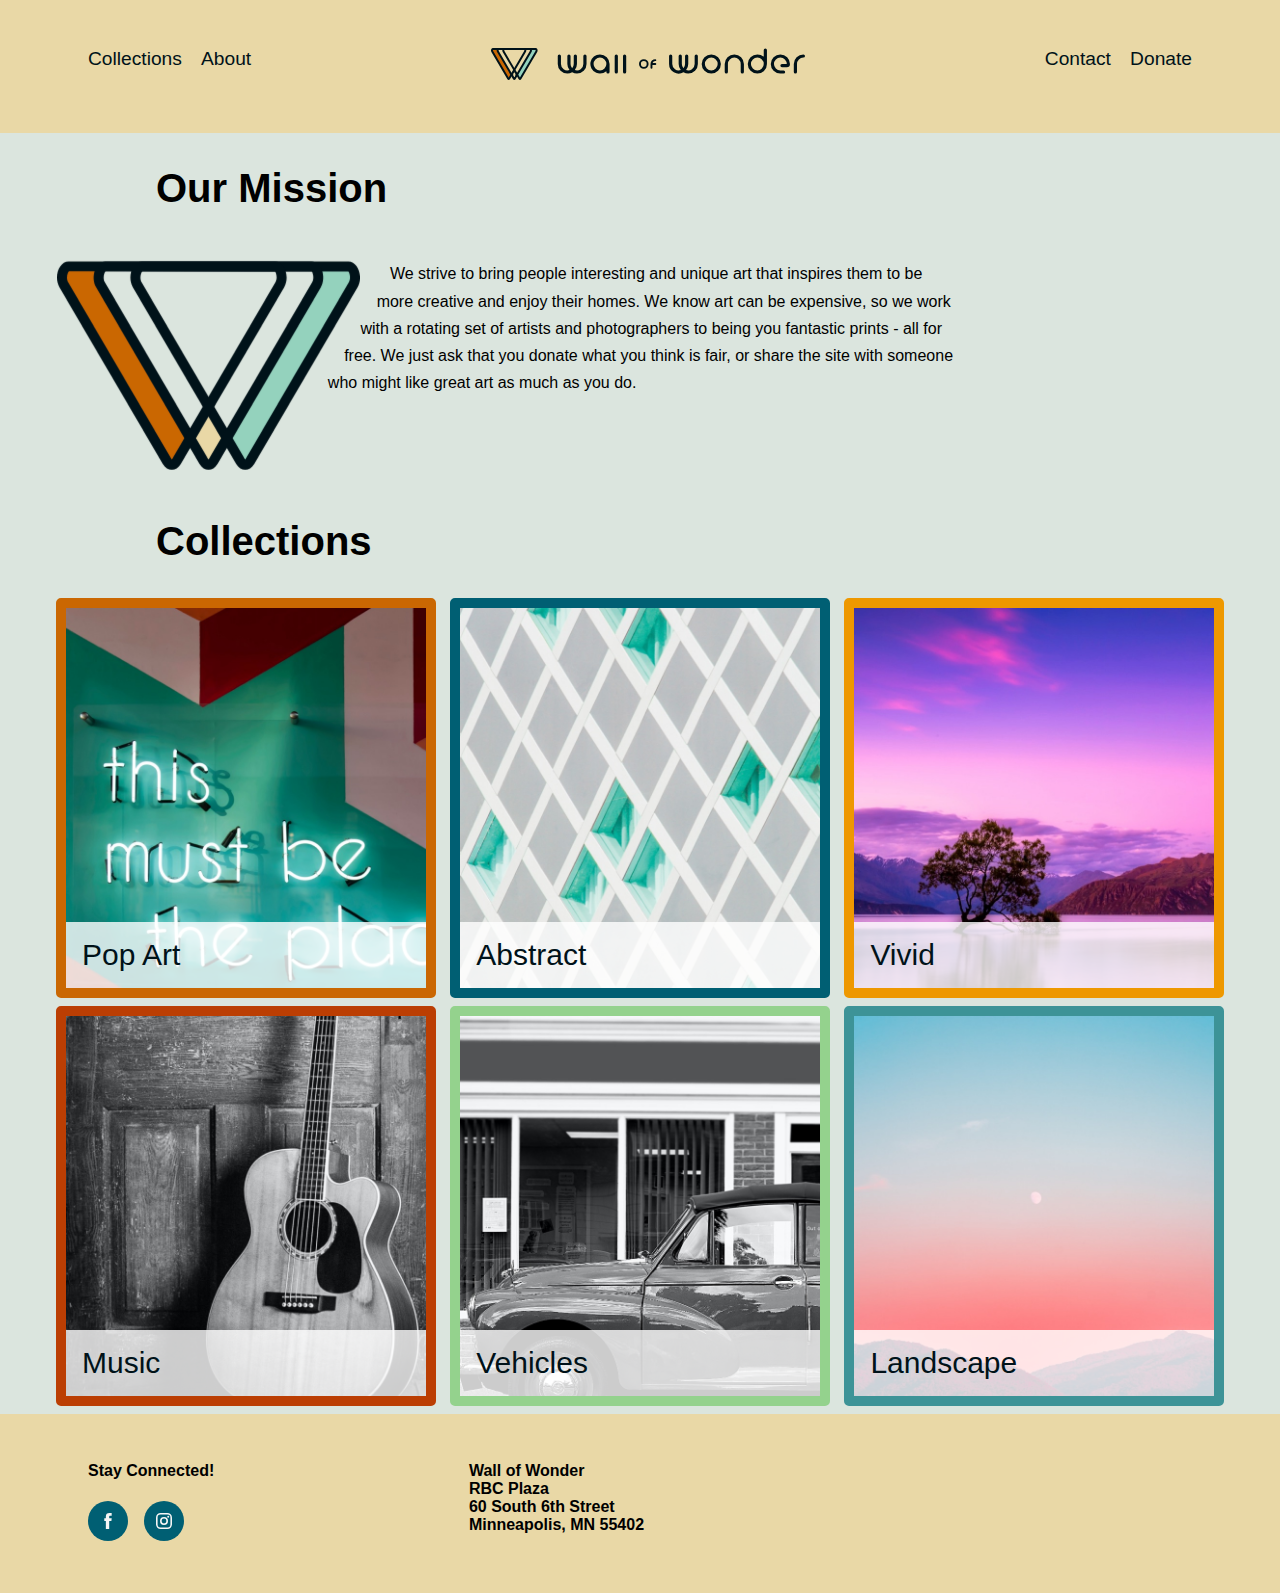
==== flexbox-responsive img/index.html @ ea85e3ec "Responsive images" ====
<!DOCTYPE html>
<html lang="en">

<head>
    <meta charset="UTF-8" />
    <meta http-equiv="X-UA-Compatible" content="IE=edge" />
    <meta name="viewport" content="width=device-width, initial-scale=1.0" />
    <title>Collections</title>
    <link href="css/style.css" rel="stylesheet" />
</head>

<body>
    <div class="header">
        <header>
            <nav>
                <ul>
                    <li>
                        <a href="#"><img src="img/header-logo.svg" alt="Wall of Wonder. Click for home." /></a>
                    </li>
                    <li><a href="#">Collections</a></li>
                    <li><a href="#">About</a></li>
                    <li><a href="#">Contact</a></li>
                    <li><a href="#">Donate</a></li>
                </ul>
            </nav>
        </header>
    </div>
    <section id="mission">
        <h2>Our Mission</h2>
        <div class="missiontext">
            <p>
                <img src="img/logo2.png" alt="Logo for Wall of Wonder." class="missionimg" /> We strive to bring people interesting and unique art that inspires them to be more creative and enjoy their homes. We know art can be expensive, so we work with
                a rotating set of artists and photographers to being you fantastic prints - all for free. We just ask that you donate what you think is fair, or share the site with someone who might like great art as much as you do.
            </p>
        </div>
    </section>
    <section id="collections">
        <h2>Collections</h2>
        <ul>
            <li>
                <figure class="color7">
                    <img src="img/pop-art.jpg" alt="Pop Art: This must be the place" />
                    <figcaption><a href="#">Pop Art</a></figcaption>
                </figure>
            </li>
            <li>
                <figure class="color2">
                    <img src="img/abstract.jpg" alt="Abstract: grey and green squares." />
                    <figcaption><a href="#">Abstract</a></figcaption>
                </figure>
            </li>
            <li>
                <figure class="color6">
                    <img src="img/vivid.jpg" alt="Tree on island in lake with purple sunrise." />
                    <figcaption><a href="#">Vivid</a></figcaption>
                </figure>
            </li>
            <li>
                <figure class="color8">
                    <img src="img/music.jpg" alt="Music: guitar leaning against wall." />
                    <figcaption><a href="#">Music</a></figcaption>
                </figure>
            </li>
            <li>
                <figure class="color4">
                    <img src="img/vehicles.jpg" alt="Vehicles: 1930's car on street." />
                    <figcaption><a href="#">Vehicles</a></figcaption>
                </figure>
            </li>
            <li>
                <figure class="color3">
                    <img src="img/landscape.jpg" alt="Landscape: moonrise over tree-covered mountains." />
                    <figcaption><a href="#">Landscape</a></figcaption>
                </figure>
            </li>
        </ul>
    </section>
    <div class="footer">
        <footer>
            <div class="social">
                <h4>Stay Connected!</h4>
                <ul>
                    <li>
                        <a href="https://www.facebook.com" target="_blank"><img src="img/facebook-icon.svg" alt="Visit us at Facebook." /></a>
                    </li>
                    <li>
                        <a href="https://www.instagram.com" target="_blank"><img src="img/instagram-icon.svg" alt="Visit us on Instagram." /></a>
                    </li>
                </ul>
            </div>
            <address>
          Wall of Wonder <br />
          RBC Plaza<br />
          60 South 6th Street<br />
          Minneapolis, MN 55402
        </address>
        </footer>
    </div>
</body>

</html>
---- flexbox-responsive img/css/style.css ----
/* colors - see style guide for docs. 
Clearly there is more you could place in variables, up to you if you want to use them. My answer does not go beyond colors to keep the code easier to read. */

:root {
    --color1: #001219;
    --color2: #005f73;
    --color3: #3d9397;
    --color4: #94d28d;
    --color5: #e9d8a6;
    --color6: #ee9800;
    --color7: #ca6702;
    --color8: #bb3e03;
    --color9: #ae2012;
    --color10: #9b2226;
}


/* generic site styles */

html {
    box-sizing: border-box;
}

*,
*::before,
*::after {
    box-sizing: inherit;
}

body {
    font-family: 'Segoe UI', Tahoma, Geneva, Verdana, sans-serif;
    background-color: #DBE5DE;
    padding: 0;
    margin: 0;
}

section {
    max-width: 1200px;
    margin: 0 auto;
    padding: 0 1rem;
}

section h2 {
    font-size: 2.5rem;
}

section ul {
    list-style-type: none;
    padding: 0;
    margin: 0;
}


/* header and nav styles */


/* stretches completely across the page with the color */

.header {
    background-color: var(--color5);
}


/* width limited and centered to line up with the rest of the page */

header {
    padding: 1rem;
    max-width: 1200px;
    margin: 0 auto;
}


/* navigation styling - universal across breakpoints */

nav ul {
    list-style-type: none;
    padding: 0;
    margin: 0;
}


/* I cover CSS-only hamburger buttons in my Advanced CSS Layouts course.

Here, because the nav is short, let's try a 4 button layout at the top of the screen.
*/

nav ul {
    display: flex;
    flex-flow: row wrap;
    justify-content: space-around;
    align-items: space-between;
}

nav li {
    flex-basis: 48%;
    margin-bottom: 0.5rem;
}

nav li:first-child {
    flex-basis: 100%;
    text-align: center;
}

nav li:first-child a {
    background-color: transparent;
}

nav a {
    text-decoration: none;
    font-size: 1.2rem;
    color: white;
    display: block;
    padding: 0.5rem;
    text-align: center;
    background-color: var(--color10);
    border-radius: 5px;
}

nav a:hover {
    background-color: var(--color1);
    color: var(--color5);
}


/* To keep mobile screens from being stupid long, consider setting a max height on the images and hide the overflow. 

Spelled out the individual border styles so border-color could go elsewhere. Styling is the same for all borders except the color. */

figure {
    margin: 0 0 0.5rem 0;
    padding: 0;
    max-height: 400px;
    overflow: hidden;
    position: relative;
    border-width: 10px;
    border-style: solid;
    border-radius: 5px;
}


/* strange open space at the bottom of the box which shows through the transparent overlay - this kills it */

figure img {
    margin-bottom: -4px;
    width: 100%;
    object-fit: cover;
    object-position: 0 -150px;
}

figcaption {
    background-color: rgba(255, 255, 255, 0.8);
    font-size: 1.875rem;
    position: absolute;
    bottom: 0;
    width: 100%;
    margin: 0;
    padding: 0;
}


/* make the a have a big clickable area with display: block - the link occupies its containing element, the figcaption */

figcaption a {
    display: block;
    padding: 1rem;
    text-decoration: none;
    color: var(--color1);
}


/* style is doing double duty, styling border color and hover color. Only one declaration usually applies though.  */

.color2,
.color2 a:hover {
    border-color: var(--color2);
    color: var(--color2);
}

.color3,
.color3 a:hover {
    border-color: var(--color3);
    color: var(--color3);
}

.color4,
.color4 a:hover {
    border-color: var(--color4);
    color: var(--color4);
}

.color6,
.color6 a:hover {
    border-color: var(--color6);
    color: var(--color6);
}

.color7,
.color7 a:hover {
    border-color: var(--color7);
    color: var(--color7);
}

.color8,
.color8 a:hover {
    border-color: var(--color8);
    color: var(--color8);
}


/* mission styles */

#mission {
    margin-bottom: 3rem;
}

.missiontext {
    display: block;
    line-height: 1.7;
}

.missionimg {
    max-height: 100px;
    display: block;
}


/* footer styles */


/* color stretches to 100% of the page width */

.footer {
    background-color: var(--color5);
}


/* width limited and centered to line up with the rest of the page */

footer {
    padding: 3rem;
    display: flex;
    flex-flow: column wrap;
    max-width: 1200px;
    margin: 0 auto;
}


/* h4 top margin comes from the browser - it prevents the top of the .social element and the address from aligning */

footer h4 {
    margin-top: 0;
}

footer ul {
    list-style-type: none;
    padding: 0;
    margin: 0;
    display: flex;
    flex-flow: row wrap;
}


/* we want a constant distance between the buttons so they remain clickable at all times. flex-basis doesn't do that - sometimes the buttons are too close together. */

footer li {
    margin-right: 1rem;
}

footer address {
    font-style: normal;
    margin-top: 2rem;
    font-weight: bold;
}


/* turn on flexbox here - prior to this, elements stacked individually as blocks */

@media (min-width: 550px) {
    section ul,
    footer {
        display: flex;
        flex-flow: row wrap;
        justify-content: space-between;
    }
    section li,
    .social,
    address {
        flex-basis: 49.5%;
    }
    /* turn off object position, inherit object-fit: cover */
    figure img {
        object-position: 0;
    }
    /* display: flow-root clears the float!!!! max-width keeps the text line length shorter */
    .missiontext {
        display: flow-root;
        max-width: 900px;
    }
    /* working with an image with a wide width so we have flexibility to set the shape-outside polygon points where we want. The edges of the image limit their placement. In Firefox, you can draw with shape-outside in browser tools */
    .missionimg {
        float: left;
        shape-outside: polygon(35.84% 94.87%, 34.64% 87.05%, 51.64% 4.06%, 55.1% 2.38%);
        max-height: 211px;
    }
    /* remove the top margin assigned above that provided space between .social and address */
    footer address {
        margin-top: 0;
    }
    /* header/nav layout */
    header {
        padding: 3rem;
    }
    /* navigation: logo on the top line, the rest of the navigation on the second line */
    nav ul {
        justify-content: center;
        gap: 1.2em;
    }
    nav li {
        flex-basis: auto;
        margin-bottom: 0;
    }
    nav a {
        color: var(--color1);
        background-color: transparent;
        padding: 0;
    }
    nav a:hover {
        color: var(--color2);
        background-color: transparent;
    }
}

@media (min-width: 800px) {
    section h2 {
        margin-left: 100px;
    }
    section li,
    .social {
        flex-basis: 32.5%;
    }
    address {
        flex-basis: 65.5%;
    }
    /* navigation - logo in the center */
    nav ul {
        justify-content: flex-end;
    }
    nav li:first-child {
        flex-basis: auto;
        margin: 0 auto;
        order: 2;
    }
    nav li:nth-child(2),
    nav li:nth-child(3) {
        order: 1;
    }
    nav li:nth-child(4),
    nav li:nth-child(5) {
        order: 3;
    }
}
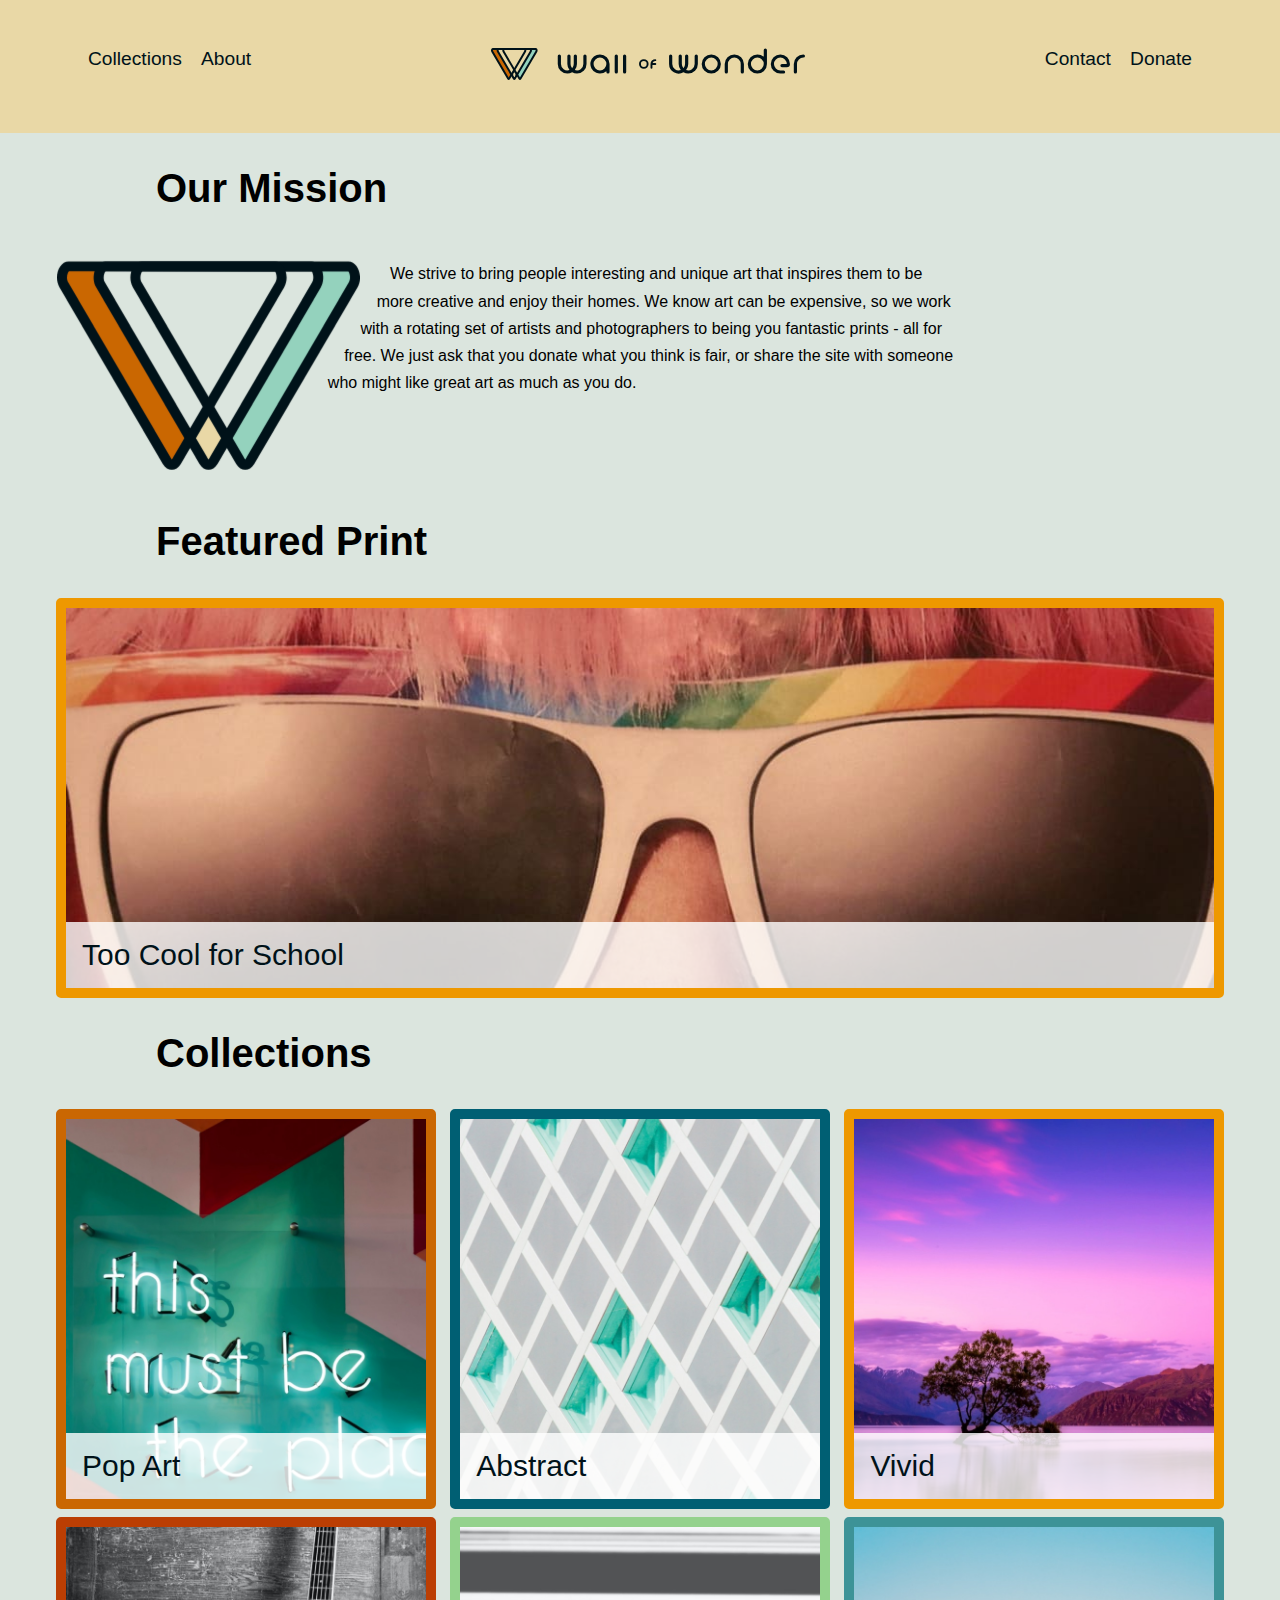
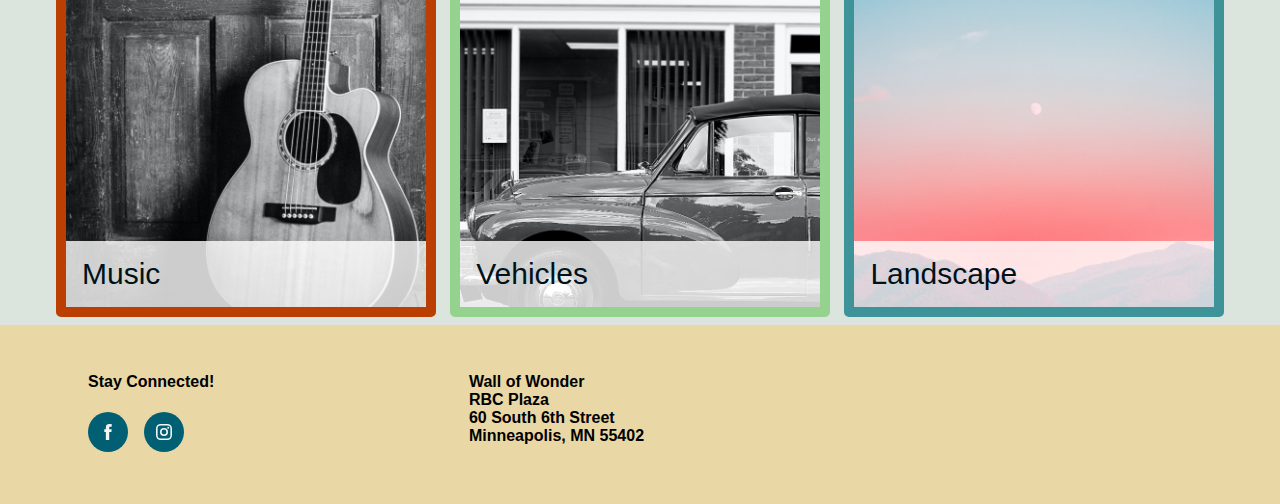
==== commit b0c362f1: "Add responsive image" ====
--- a/flexbox-responsive img/index.html
+++ b/flexbox-responsive img/index.html
@@ -1,101 +1,146 @@
 <!DOCTYPE html>
 <html lang="en">
-
-<head>
+  <head>
     <meta charset="UTF-8" />
     <meta http-equiv="X-UA-Compatible" content="IE=edge" />
     <meta name="viewport" content="width=device-width, initial-scale=1.0" />
     <title>Collections</title>
     <link href="css/style.css" rel="stylesheet" />
-</head>
+  </head>
 
-<body>
+  <body>
     <div class="header">
-        <header>
-            <nav>
-                <ul>
-                    <li>
-                        <a href="#"><img src="img/header-logo.svg" alt="Wall of Wonder. Click for home." /></a>
-                    </li>
-                    <li><a href="#">Collections</a></li>
-                    <li><a href="#">About</a></li>
-                    <li><a href="#">Contact</a></li>
-                    <li><a href="#">Donate</a></li>
-                </ul>
-            </nav>
-        </header>
+      <header>
+        <nav>
+          <ul>
+            <li>
+              <a href="#"
+                ><img
+                  src="img/header-logo.svg"
+                  alt="Wall of Wonder. Click for home."
+              /></a>
+            </li>
+            <li><a href="#">Collections</a></li>
+            <li><a href="#">About</a></li>
+            <li><a href="#">Contact</a></li>
+            <li><a href="#">Donate</a></li>
+          </ul>
+        </nav>
+      </header>
     </div>
+    <!-- Hero image goes here -->
     <section id="mission">
-        <h2>Our Mission</h2>
-        <div class="missiontext">
-            <p>
-                <img src="img/logo2.png" alt="Logo for Wall of Wonder." class="missionimg" /> We strive to bring people interesting and unique art that inspires them to be more creative and enjoy their homes. We know art can be expensive, so we work with
-                a rotating set of artists and photographers to being you fantastic prints - all for free. We just ask that you donate what you think is fair, or share the site with someone who might like great art as much as you do.
-            </p>
-        </div>
+      <h2>Our Mission</h2>
+      <div class="missiontext">
+        <p>
+          <img
+            src="img/logo2.png"
+            alt="Logo for Wall of Wonder."
+            class="missionimg"
+          />
+          We strive to bring people interesting and unique art that inspires
+          them to be more creative and enjoy their homes. We know art can be
+          expensive, so we work with a rotating set of artists and photographers
+          to being you fantastic prints - all for free. We just ask that you
+          donate what you think is fair, or share the site with someone who
+          might like great art as much as you do.
+        </p>
+      </div>
+    </section>
+    <section id="featured">
+      <h2>Featured Print</h2>
+      <figure class="color6">
+        <img
+          sizes="(max-width: 300px) 33.3vw, 100vw"
+          srcset="
+            img/too-cool-300.jpg   300w,
+            img/too-cool-740.jpg   740w,
+            img/too-cool-1058.jpg 1058w,
+            img/too-cool-1200.jpg 1200w
+          "
+          src="img/too-cool-1200.jpg"
+          alt="Closeup of woman in sunglasses showing eyes, nose and fingers over mouth."
+        />
+        <figcaption><a href="#">Too Cool for School</a></figcaption>
+      </figure>
     </section>
     <section id="collections">
-        <h2>Collections</h2>
-        <ul>
+      <h2>Collections</h2>
+      <ul>
+        <li>
+          <figure class="color7">
+            <img src="img/pop-art.jpg" alt="Pop Art: This must be the place" />
+            <figcaption><a href="#">Pop Art</a></figcaption>
+          </figure>
+        </li>
+        <li>
+          <figure class="color2">
+            <img
+              src="img/abstract.jpg"
+              alt="Abstract: grey and green squares."
+            />
+            <figcaption><a href="#">Abstract</a></figcaption>
+          </figure>
+        </li>
+        <li>
+          <figure class="color6">
+            <img
+              src="img/vivid.jpg"
+              alt="Tree on island in lake with purple sunrise."
+            />
+            <figcaption><a href="#">Vivid</a></figcaption>
+          </figure>
+        </li>
+        <li>
+          <figure class="color8">
+            <img
+              src="img/music.jpg"
+              alt="Music: guitar leaning against wall."
+            />
+            <figcaption><a href="#">Music</a></figcaption>
+          </figure>
+        </li>
+        <li>
+          <figure class="color4">
+            <img src="img/vehicles.jpg" alt="Vehicles: 1930's car on street." />
+            <figcaption><a href="#">Vehicles</a></figcaption>
+          </figure>
+        </li>
+        <li>
+          <figure class="color3">
+            <img
+              src="img/landscape.jpg"
+              alt="Landscape: moonrise over tree-covered mountains."
+            />
+            <figcaption><a href="#">Landscape</a></figcaption>
+          </figure>
+        </li>
+      </ul>
+    </section>
+    <div class="footer">
+      <footer>
+        <div class="social">
+          <h4>Stay Connected!</h4>
+          <ul>
             <li>
-                <figure class="color7">
-                    <img src="img/pop-art.jpg" alt="Pop Art: This must be the place" />
-                    <figcaption><a href="#">Pop Art</a></figcaption>
-                </figure>
+              <a href="https://www.facebook.com" target="_blank"
+                ><img src="img/facebook-icon.svg" alt="Visit us at Facebook."
+              /></a>
             </li>
             <li>
-                <figure class="color2">
-                    <img src="img/abstract.jpg" alt="Abstract: grey and green squares." />
-                    <figcaption><a href="#">Abstract</a></figcaption>
-                </figure>
+              <a href="https://www.instagram.com" target="_blank"
+                ><img src="img/instagram-icon.svg" alt="Visit us on Instagram."
+              /></a>
             </li>
-            <li>
-                <figure class="color6">
-                    <img src="img/vivid.jpg" alt="Tree on island in lake with purple sunrise." />
-                    <figcaption><a href="#">Vivid</a></figcaption>
-                </figure>
-            </li>
-            <li>
-                <figure class="color8">
-                    <img src="img/music.jpg" alt="Music: guitar leaning against wall." />
-                    <figcaption><a href="#">Music</a></figcaption>
-                </figure>
-            </li>
-            <li>
-                <figure class="color4">
-                    <img src="img/vehicles.jpg" alt="Vehicles: 1930's car on street." />
-                    <figcaption><a href="#">Vehicles</a></figcaption>
-                </figure>
-            </li>
-            <li>
-                <figure class="color3">
-                    <img src="img/landscape.jpg" alt="Landscape: moonrise over tree-covered mountains." />
-                    <figcaption><a href="#">Landscape</a></figcaption>
-                </figure>
-            </li>
-        </ul>
-    </section>
-    <div class="footer">
-        <footer>
-            <div class="social">
-                <h4>Stay Connected!</h4>
-                <ul>
-                    <li>
-                        <a href="https://www.facebook.com" target="_blank"><img src="img/facebook-icon.svg" alt="Visit us at Facebook." /></a>
-                    </li>
-                    <li>
-                        <a href="https://www.instagram.com" target="_blank"><img src="img/instagram-icon.svg" alt="Visit us on Instagram." /></a>
-                    </li>
-                </ul>
-            </div>
-            <address>
+          </ul>
+        </div>
+        <address>
           Wall of Wonder <br />
           RBC Plaza<br />
           60 South 6th Street<br />
           Minneapolis, MN 55402
         </address>
-        </footer>
+      </footer>
     </div>
-</body>
-
-</html>+  </body>
+</html>
